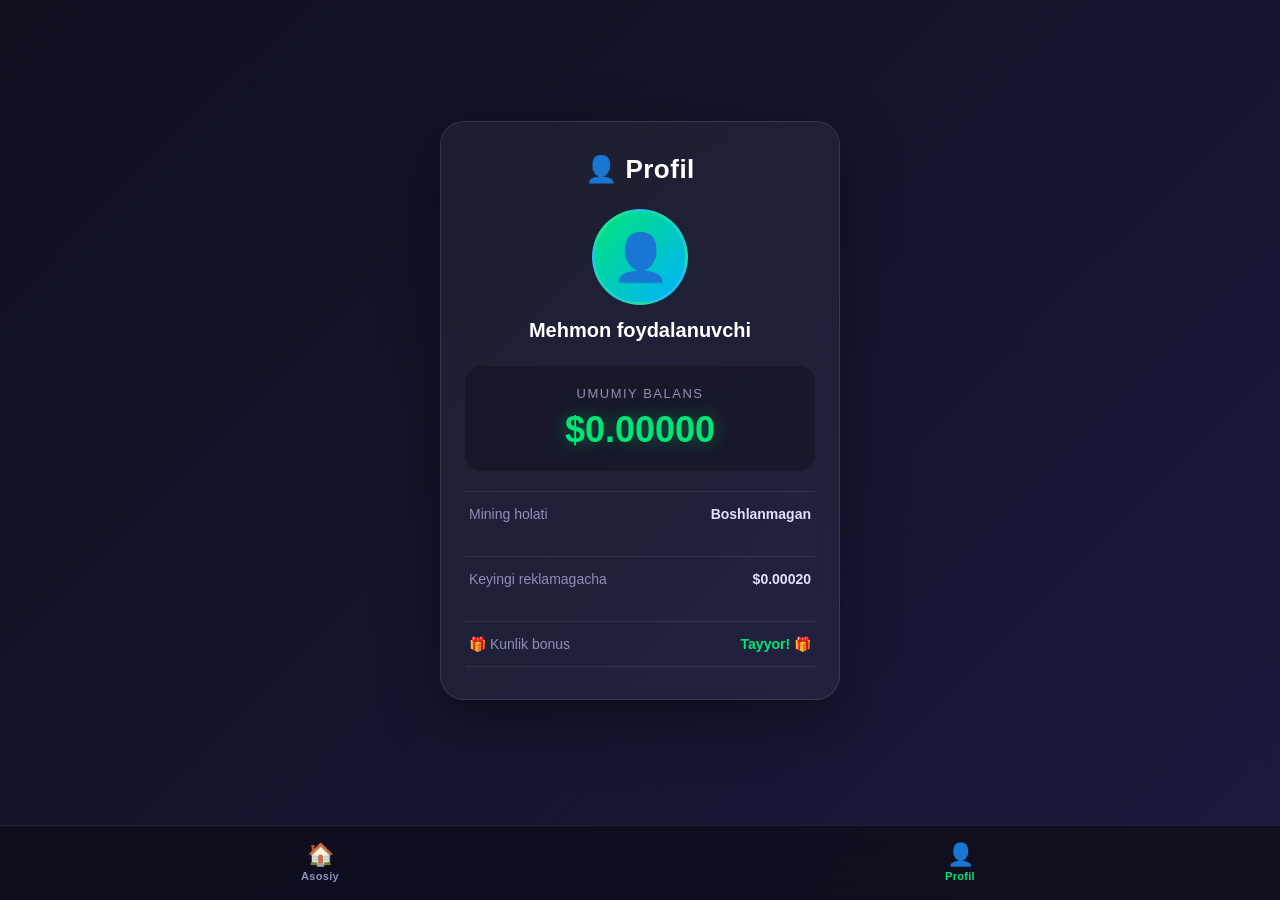
==== profile.html @ 94c342a2 "Add files via upload" ====
<!DOCTYPE html>
<html lang="uz">
<head>
  <meta charset="UTF-8" />
  <meta name="viewport" content="width=device-width, initial-scale=1.0, maximum-scale=1.0, user-scalable=no" />
  <title>👤 Profil</title>
  <script src="https://telegram.org/js/telegram-web-app.js"></script>
  <link rel="stylesheet" href="index.css" />
</head>
<body>
  <div class="app">
    <div class="card">
      <h1 class="title">👤 Profil</h1>

      <div class="avatar-wrap">
        <div class="avatar" id="avatar">👤</div>
      </div>

      <div class="user-name" id="userName">Foydalanuvchi</div>
      <div class="user-username" id="userUsername"></div>

      <div class="balance-box" style="margin-top: 24px;">
        <div class="balance-label">Umumiy balans</div>
        <div class="balance" id="balance">$0.00000</div>
      </div>

      <div class="info-row">
        <span class="info-label">Mining holati</span>
        <span class="info-value" id="statusText">Faol emas</span>
      </div>
      <div class="info-row">
        <span class="info-label">Keyingi reklamagacha</span>
        <span class="info-value" id="nextAdText">—</span>
      </div>
      <div class="info-row">
        <span class="info-label">🎁 Kunlik bonus</span>
        <span class="info-value" id="bonusText">Tayyor!</span>
      </div>
    </div>
  </div>

  <nav class="bottom-nav">
    <a href="index.html" class="nav-item">
      <span class="nav-icon">🏠</span>
      <span class="nav-label">Asosiy</span>
    </a>
    <a href="profile.html" class="nav-item active">
      <span class="nav-icon">👤</span>
      <span class="nav-label">Profil</span>
    </a>
  </nav>

  <script src="profile.js"></script>
</body>
</html>
---- index.css ----
* {
  margin: 0;
  padding: 0;
  box-sizing: border-box;
  font-family: -apple-system, BlinkMacSystemFont, "Segoe UI", Roboto, sans-serif;
  -webkit-tap-highlight-color: transparent;
}

body {
  min-height: 100vh;
  background: linear-gradient(135deg, #0f0f1e 0%, #1a1a3e 100%);
  display: flex;
  align-items: center;
  justify-content: center;
  padding: 20px 20px 100px;
  color: #fff;
}

.app {
  width: 100%;
  max-width: 400px;
}

.card {
  background: rgba(255, 255, 255, 0.05);
  border: 1px solid rgba(255, 255, 255, 0.1);
  border-radius: 24px;
  padding: 32px 24px;
  backdrop-filter: blur(12px);
  box-shadow: 0 20px 60px rgba(0, 0, 0, 0.4);
  text-align: center;
}

.title {
  font-size: 26px;
  font-weight: 700;
  margin-bottom: 24px;
  letter-spacing: 0.5px;
}

.balance-box {
  background: rgba(0, 0, 0, 0.25);
  border-radius: 16px;
  padding: 20px;
  margin-bottom: 20px;
}

.balance-label {
  font-size: 13px;
  color: #8f8fb8;
  text-transform: uppercase;
  letter-spacing: 1.5px;
  margin-bottom: 8px;
}

.balance {
  font-size: 36px;
  font-weight: 700;
  color: #00e676;
  font-variant-numeric: tabular-nums;
  text-shadow: 0 0 20px rgba(0, 230, 118, 0.4);
  transition: color 0.3s ease;
}

.balance.pulse {
  animation: balancePulse 0.7s ease;
}

@keyframes balancePulse {
  0%   { transform: scale(1);    color: #00e676; }
  40%  { transform: scale(1.18); color: #ffd700; text-shadow: 0 0 40px rgba(255, 215, 0, 0.9); }
  100% { transform: scale(1);    color: #00e676; }
}

.progress-wrap {
  height: 8px;
  background: rgba(255, 255, 255, 0.08);
  border-radius: 8px;
  overflow: hidden;
  margin-bottom: 18px;
}

.progress-bar {
  height: 100%;
  width: 0%;
  background: linear-gradient(90deg, #00e676, #00b0ff);
  border-radius: 8px;
  transition: width 0.4s ease;
}

.status {
  font-size: 14px;
  color: #b0b0d0;
  min-height: 20px;
  margin-bottom: 22px;
}

.btn {
  width: 100%;
  padding: 16px;
  border: none;
  border-radius: 14px;
  font-size: 17px;
  font-weight: 700;
  color: #0f0f1e;
  background: linear-gradient(135deg, #00e676, #00b0ff);
  cursor: pointer;
  transition: transform 0.15s ease, opacity 0.2s ease;
}

.btn:active { transform: scale(0.97); }
.btn:disabled { opacity: 0.5; cursor: not-allowed; transform: none; }

/* ============ KUNLIK BONUS ============ */
.bonus-card {
  margin-top: 20px;
  background: linear-gradient(145deg, rgba(255, 215, 0, 0.08), rgba(255, 165, 0, 0.03));
  border: 1px solid rgba(255, 215, 0, 0.2);
  border-radius: 24px;
  padding: 24px 20px;
  text-align: center;
  box-shadow: 0 10px 40px rgba(255, 215, 0, 0.08);
  animation: cardFadeIn 0.6s ease both;
}

@keyframes cardFadeIn {
  from { opacity: 0; transform: translateY(15px); }
  to   { opacity: 1; transform: translateY(0); }
}

.bonus-header {
  display: flex;
  align-items: center;
  justify-content: center;
  gap: 8px;
  margin-bottom: 10px;
}

.bonus-icon {
  font-size: 22px;
  display: inline-block;
  animation: giftShake 3s ease-in-out infinite;
}

@keyframes giftShake {
  0%, 80%, 100% { transform: rotate(0deg); }
  85%           { transform: rotate(-12deg); }
  90%           { transform: rotate(12deg); }
  95%           { transform: rotate(-6deg); }
}

.bonus-title {
  font-size: 15px;
  font-weight: 700;
  color: #ffd700;
  text-transform: uppercase;
  letter-spacing: 1px;
}

.bonus-amount {
  font-size: 32px;
  font-weight: 800;
  color: #ffd700;
  text-shadow: 0 0 25px rgba(255, 215, 0, 0.5);
  margin-bottom: 16px;
  font-variant-numeric: tabular-nums;
}

.bonus-btn {
  width: 100%;
  padding: 14px;
  border: none;
  border-radius: 14px;
  font-size: 16px;
  font-weight: 700;
  color: #1a1a3e;
  background: linear-gradient(135deg, #ffd700, #ffb300);
  cursor: pointer;
  transition: transform 0.15s ease, opacity 0.2s ease;
}

.bonus-btn:active { transform: scale(0.96); }

.bonus-btn.ready {
  animation: bonusGlow 2s ease-in-out infinite;
}

@keyframes bonusGlow {
  0%, 100% {
    box-shadow: 0 0 20px rgba(255, 215, 0, 0.35),
                inset 0 0 0 rgba(255, 255, 255, 0);
  }
  50% {
    box-shadow: 0 0 42px rgba(255, 215, 0, 0.85),
                inset 0 0 20px rgba(255, 255, 255, 0.15);
  }
}

.bonus-btn:disabled {
  opacity: 0.55;
  cursor: not-allowed;
  transform: none;
  background: linear-gradient(135deg, #555577, #3a3a55);
  color: #b0b0d0;
  animation: none;
}

.bonus-countdown {
  margin-top: 14px;
  font-size: 14px;
  color: #8f8fb8;
  font-variant-numeric: tabular-nums;
  font-weight: 600;
  letter-spacing: 1px;
}

.bonus-card.ready-state .bonus-countdown { color: #00e676; }

/* ============ COIN ANIMATION ============ */
.coin {
  position: fixed;
  font-size: 26px;
  pointer-events: none;
  z-index: 9999;
  animation: coinBurst 1.2s cubic-bezier(0.22, 1, 0.36, 1) forwards;
  will-change: transform, opacity;
}

@keyframes coinBurst {
  0% {
    transform: translate(-50%, -50%) scale(0.3) rotate(0deg);
    opacity: 1;
  }
  40% { opacity: 1; }
  100% {
    transform: translate(
      calc(-50% + var(--tx)),
      calc(-50% + var(--ty))
    ) scale(1.4) rotate(360deg);
    opacity: 0;
  }
}

/* ============ BOTTOM NAV ============ */
.bottom-nav {
  position: fixed;
  bottom: 0;
  left: 0;
  right: 0;
  display: flex;
  background: rgba(15, 15, 30, 0.96);
  backdrop-filter: blur(16px);
  border-top: 1px solid rgba(255, 255, 255, 0.08);
  padding: 10px 0 max(10px, env(safe-area-inset-bottom));
  z-index: 100;
}

.nav-item {
  flex: 1;
  display: flex;
  flex-direction: column;
  align-items: center;
  gap: 4px;
  padding: 8px;
  text-decoration: none;
  color: #8f8fb8;
  transition: color 0.2s ease;
}

.nav-item.active { color: #00e676; }
.nav-icon { font-size: 22px; line-height: 1; }
.nav-label { font-size: 11px; font-weight: 600; letter-spacing: 0.3px; }

/* ============ PROFILE ============ */
.avatar-wrap { display: flex; justify-content: center; margin-bottom: 14px; }

.avatar {
  width: 96px;
  height: 96px;
  border-radius: 50%;
  background: linear-gradient(135deg, #00e676, #00b0ff);
  display: flex;
  align-items: center;
  justify-content: center;
  font-size: 46px;
  border: 3px solid rgba(255, 255, 255, 0.12);
  background-size: cover;
  background-position: center;
  overflow: hidden;
}

.user-name { font-size: 20px; font-weight: 700; margin-bottom: 4px; word-break: break-word; }
.user-username { font-size: 14px; color: #8f8fb8; margin-bottom: 4px; }

.info-row {
  display: flex;
  justify-content: space-between;
  padding: 14px 4px;
  border-top: 1px solid rgba(255, 255, 255, 0.08);
  margin-top: 20px;
}
.info-row:last-of-type { border-bottom: 1px solid rgba(255, 255, 255, 0.08); }
.info-label { color: #8f8fb8; font-size: 14px; }
.info-value { font-weight: 600; font-size: 14px; color: #e0e0ff; }
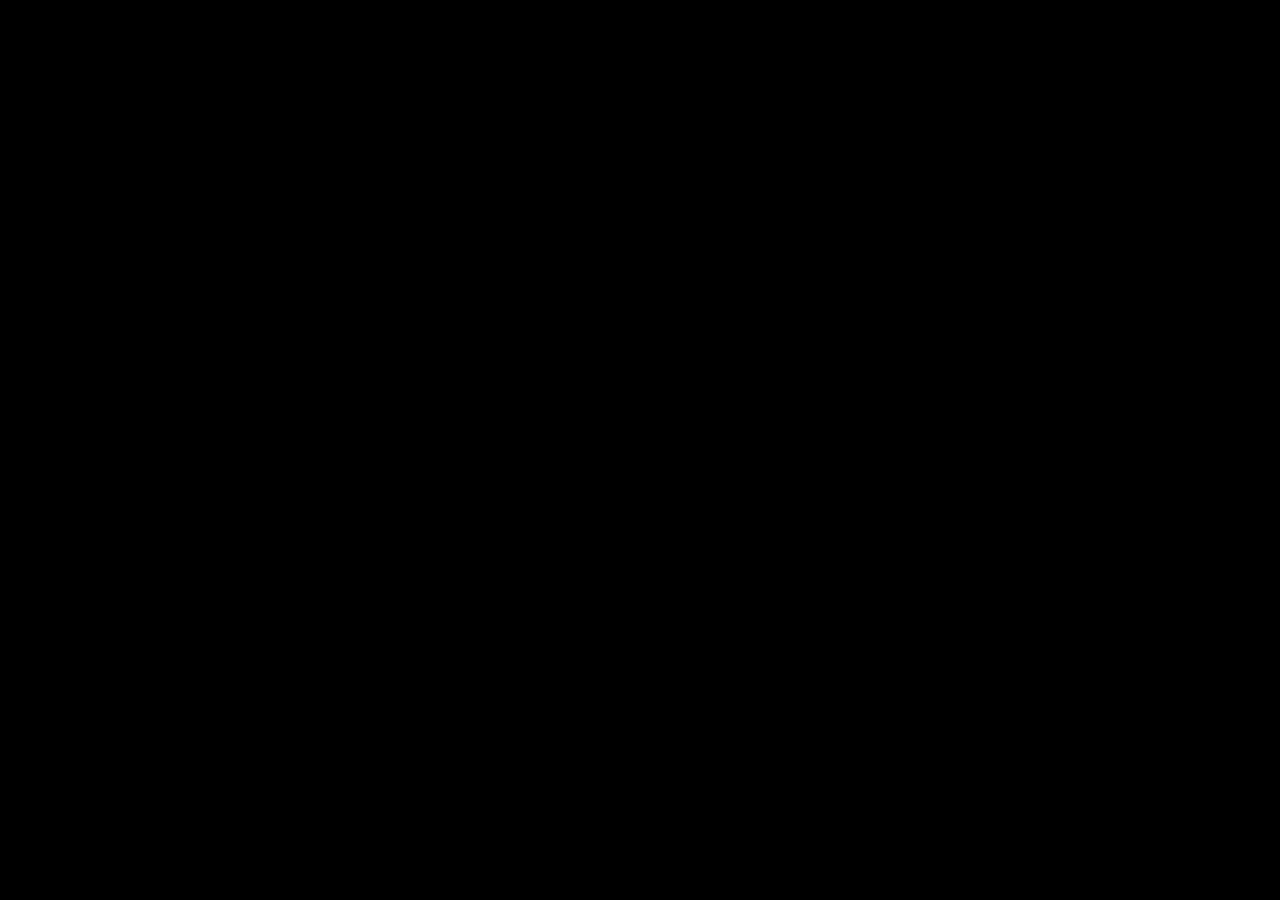
==== commit a0196fd3: "Add files via upload" ====
--- a/profile.html
+++ b/profile.html
@@ -4,51 +4,106 @@
   <meta charset="UTF-8" />
   <meta name="viewport" content="width=device-width, initial-scale=1.0, maximum-scale=1.0, user-scalable=no" />
   <title>👤 Profil</title>
+
+  <!-- Guard CSS -->
+  <style>
+    html {
+      background: #000;
+      margin: 0;
+      padding: 0;
+    }
+    body {
+      visibility: hidden;
+      margin: 0;
+      padding: 0;
+    }
+    html.tg-ready body {
+      visibility: visible;
+    }
+  </style>
+
   <script src="https://telegram.org/js/telegram-web-app.js"></script>
-  <link rel="stylesheet" href="index.css" />
+  <script src="guard.js"></script>
+  <link rel="stylesheet" href="profile.css" />
 </head>
 <body>
   <div class="app">
-    <div class="card">
-      <h1 class="title">👤 Profil</h1>
 
-      <div class="avatar-wrap">
-        <div class="avatar" id="avatar">👤</div>
+    <!-- TOP BAR -->
+    <header class="topbar">
+      <h1>👤 Profil</h1>
+      <a href="index.html" class="back">←</a>
+    </header>
+
+    <!-- USER CARD -->
+    <section class="user-card">
+      <div class="avatar-big" id="avatar">👤</div>
+      <div class="user-info">
+        <h2 id="userName">Foydalanuvchi</h2>
+        <p id="userUsername">@username</p>
+        <span class="user-id" id="userId">ID: —</span>
       </div>
+    </section>
 
-      <div class="user-name" id="userName">Foydalanuvchi</div>
-      <div class="user-username" id="userUsername"></div>
+    <!-- BALANCE -->
+    <section class="balance-card">
+      <div class="label">Umumiy balans</div>
+      <div class="balance" id="balance">$0.00000</div>
+    </section>
 
-      <div class="balance-box" style="margin-top: 24px;">
-        <div class="balance-label">Umumiy balans</div>
-        <div class="balance" id="balance">$0.00000</div>
+    <!-- STATS -->
+    <section class="stats">
+      <div class="stat">
+        <span class="stat-ico">⛏️</span>
+        <span class="stat-label">Mining holati</span>
+        <span class="stat-value" id="statusText">Boshlanmagan</span>
       </div>
+      <div class="stat">
+        <span class="stat-ico">📺</span>
+        <span class="stat-label">Keyingi reklamagacha</span>
+        <span class="stat-value" id="nextAdText">—</span>
+      </div>
+      <div class="stat">
+        <span class="stat-ico">🎁</span>
+        <span class="stat-label">Kunlik bonus</span>
+        <span class="stat-value" id="bonusText">Tayyor!</span>
+      </div>
+      <div class="stat">
+        <span class="stat-ico">💵</span>
+        <span class="stat-label">Minimal yechish</span>
+        <span class="stat-value">$1.00</span>
+      </div>
+    </section>
 
-      <div class="info-row">
-        <span class="info-label">Mining holati</span>
-        <span class="info-value" id="statusText">Faol emas</span>
-      </div>
-      <div class="info-row">
-        <span class="info-label">Keyingi reklamagacha</span>
-        <span class="info-value" id="nextAdText">—</span>
-      </div>
-      <div class="info-row">
-        <span class="info-label">🎁 Kunlik bonus</span>
-        <span class="info-value" id="bonusText">Tayyor!</span>
-      </div>
-    </div>
+    <!-- WALLET -->
+    <section class="wallet-card">
+      <h3>💰 Pul yechish hamyoni</h3>
+      <p class="sub">TON yoki USDT (TRC20) manzilini kiriting</p>
+      <input type="text" id="walletInput" placeholder="UQ... yoki T..." autocomplete="off" spellcheck="false" />
+      <button class="btn primary" id="saveWalletBtn">💾 Manzilni saqlash</button>
+    </section>
+
+    <!-- ACTIONS -->
+    <section class="actions">
+      <button class="btn withdraw" id="withdrawBtn" disabled>💰 Pul yechish (min $1.00)</button>
+    </section>
+
   </div>
 
+  <!-- BOTTOM NAV -->
   <nav class="bottom-nav">
     <a href="index.html" class="nav-item">
-      <span class="nav-icon">🏠</span>
-      <span class="nav-label">Asosiy</span>
+      <span class="ico">🏠</span>
+      <span>Asosiy</span>
     </a>
     <a href="profile.html" class="nav-item active">
-      <span class="nav-icon">👤</span>
-      <span class="nav-label">Profil</span>
+      <span class="ico">👤</span>
+      <span>Profil</span>
     </a>
   </nav>
+
+  <!-- TOAST -->
+  <div class="toast" id="toast"></div>
 
   <script src="profile.js"></script>
 </body>
--- a/profile.css
+++ b/profile.css
@@ -0,0 +1,310 @@
+* {
+  margin: 0;
+  padding: 0;
+  box-sizing: border-box;
+  -webkit-tap-highlight-color: transparent;
+}
+
+:root {
+  --bg: #060a12;
+  --card: rgba(255, 255, 255, 0.045);
+  --border: rgba(255, 255, 255, 0.09);
+  --cyan: #22d3ee;
+  --gold: #fbbf24;
+  --green: #34d399;
+  --red: #f87171;
+  --text: #e8eefc;
+  --muted: #7d8aa5;
+}
+
+html, body {
+  min-height: 100%;
+  font-family: -apple-system, BlinkMacSystemFont, 'Segoe UI', Roboto, sans-serif;
+  background: radial-gradient(circle at 50% 0%, #14213d 0%, var(--bg) 55%);
+  color: var(--text);
+  user-select: none;
+  -webkit-user-select: none;
+}
+
+.app {
+  min-height: 100vh;
+  padding: 16px 18px 110px;
+  max-width: 480px;
+  margin: 0 auto;
+  display: flex;
+  flex-direction: column;
+  gap: 14px;
+}
+
+/* ============ TOP BAR ============ */
+.topbar {
+  display: flex;
+  align-items: center;
+  justify-content: space-between;
+  padding-top: 6px;
+}
+.topbar h1 {
+  font-size: 17px;
+  font-weight: 800;
+  letter-spacing: 0.5px;
+}
+.back {
+  width: 38px;
+  height: 38px;
+  border-radius: 12px;
+  background: var(--card);
+  border: 1px solid var(--border);
+  display: grid;
+  place-items: center;
+  color: var(--text);
+  text-decoration: none;
+  font-size: 20px;
+  transition: 0.15s;
+}
+.back:active { transform: scale(0.92); }
+
+/* ============ USER CARD ============ */
+.user-card {
+  display: flex;
+  align-items: center;
+  gap: 14px;
+  background: linear-gradient(160deg, rgba(34, 211, 238, 0.12), rgba(99, 102, 241, 0.06));
+  border: 1px solid var(--border);
+  border-radius: 20px;
+  padding: 16px;
+}
+.avatar-big {
+  width: 64px;
+  height: 64px;
+  border-radius: 20px;
+  background: linear-gradient(135deg, var(--cyan), #6366f1);
+  display: grid;
+  place-items: center;
+  font-size: 26px;
+  font-weight: 800;
+  color: #04101a;
+  overflow: hidden;
+  flex-shrink: 0;
+}
+.avatar-big img {
+  width: 100%;
+  height: 100%;
+  object-fit: cover;
+}
+.user-info { flex: 1; min-width: 0; }
+.user-info h2 {
+  font-size: 16px;
+  font-weight: 700;
+  white-space: nowrap;
+  overflow: hidden;
+  text-overflow: ellipsis;
+}
+.user-info p {
+  font-size: 13px;
+  color: var(--cyan);
+  margin-top: 2px;
+  white-space: nowrap;
+  overflow: hidden;
+  text-overflow: ellipsis;
+}
+.user-id {
+  display: inline-block;
+  margin-top: 6px;
+  font-size: 11px;
+  color: var(--muted);
+  background: rgba(255, 255, 255, 0.06);
+  padding: 3px 8px;
+  border-radius: 6px;
+}
+
+/* ============ BALANCE CARD ============ */
+.balance-card {
+  background: linear-gradient(160deg, rgba(251, 191, 36, 0.16), rgba(249, 115, 22, 0.08));
+  border: 1px solid var(--border);
+  border-radius: 20px;
+  padding: 20px;
+  text-align: center;
+}
+.label {
+  font-size: 11px;
+  color: var(--muted);
+  letter-spacing: 1px;
+  text-transform: uppercase;
+}
+.balance {
+  margin-top: 6px;
+  font-size: 36px;
+  font-weight: 800;
+  background: linear-gradient(90deg, #fff, var(--gold));
+  -webkit-background-clip: text;
+  background-clip: text;
+  color: transparent;
+  font-variant-numeric: tabular-nums;
+}
+
+/* ============ STATS ============ */
+.stats {
+  display: grid;
+  grid-template-columns: 1fr 1fr;
+  gap: 10px;
+}
+.stat {
+  background: var(--card);
+  border: 1px solid var(--border);
+  border-radius: 16px;
+  padding: 14px;
+  display: flex;
+  flex-direction: column;
+  gap: 4px;
+}
+.stat-ico { font-size: 20px; }
+.stat-label {
+  font-size: 11px;
+  color: var(--muted);
+  line-height: 1.3;
+}
+.stat-value {
+  font-size: 14px;
+  font-weight: 700;
+  color: var(--cyan);
+  font-variant-numeric: tabular-nums;
+  white-space: nowrap;
+  overflow: hidden;
+  text-overflow: ellipsis;
+}
+
+/* ============ WALLET ============ */
+.wallet-card {
+  background: var(--card);
+  border: 1px solid var(--border);
+  border-radius: 20px;
+  padding: 18px;
+}
+.wallet-card h3 {
+  font-size: 15px;
+  font-weight: 700;
+}
+.sub {
+  font-size: 12px;
+  color: var(--muted);
+  margin: 4px 0 12px;
+}
+.wallet-card input {
+  width: 100%;
+  padding: 12px 14px;
+  background: rgba(0, 0, 0, 0.35);
+  border: 1px solid var(--border);
+  border-radius: 12px;
+  color: var(--text);
+  font-size: 13px;
+  outline: none;
+  font-family: inherit;
+  transition: border-color 0.2s;
+}
+.wallet-card input:focus {
+  border-color: var(--cyan);
+}
+.wallet-card input::placeholder {
+  color: #4a5570;
+}
+
+/* ============ BUTTONS ============ */
+.btn {
+  width: 100%;
+  padding: 14px;
+  border-radius: 14px;
+  border: none;
+  font-size: 14px;
+  font-weight: 700;
+  cursor: pointer;
+  transition: 0.15s;
+  font-family: inherit;
+}
+.btn:active:not(:disabled) { transform: scale(0.97); }
+.btn.primary {
+  margin-top: 12px;
+  background: linear-gradient(135deg, var(--cyan), #38bdf8);
+  color: #04101a;
+}
+.btn.withdraw {
+  background: linear-gradient(135deg, var(--gold), #f97316);
+  color: #2a1600;
+}
+.btn.withdraw:disabled {
+  opacity: 0.4;
+  cursor: not-allowed;
+  filter: grayscale(0.5);
+}
+.actions {
+  display: flex;
+  flex-direction: column;
+  gap: 10px;
+}
+
+/* ============ TOAST ============ */
+.toast {
+  position: fixed;
+  bottom: 100px;
+  left: 50%;
+  transform: translateX(-50%) translateY(20px);
+  background: rgba(13, 21, 36, 0.95);
+  border: 1px solid var(--border);
+  color: var(--text);
+  padding: 12px 20px;
+  border-radius: 14px;
+  font-size: 13px;
+  font-weight: 600;
+  opacity: 0;
+  pointer-events: none;
+  transition: 0.3s cubic-bezier(0.22, 1, 0.36, 1);
+  z-index: 1000;
+  backdrop-filter: blur(12px);
+  -webkit-backdrop-filter: blur(12px);
+  max-width: 85%;
+  text-align: center;
+  line-height: 1.4;
+  white-space: pre-line;
+}
+.toast.show {
+  opacity: 1;
+  transform: translateX(-50%) translateY(0);
+}
+
+/* ============ BOTTOM NAV ============ */
+.bottom-nav {
+  position: fixed;
+  bottom: 14px;
+  left: 50%;
+  transform: translateX(-50%);
+  width: calc(100% - 36px);
+  max-width: 444px;
+  background: rgba(13, 21, 36, 0.85);
+  backdrop-filter: blur(18px);
+  -webkit-backdrop-filter: blur(18px);
+  border: 1px solid var(--border);
+  border-radius: 20px;
+  display: flex;
+  padding: 8px;
+  gap: 6px;
+  z-index: 100;
+}
+.nav-item {
+  flex: 1;
+  display: flex;
+  flex-direction: column;
+  align-items: center;
+  gap: 2px;
+  padding: 8px 0;
+  border-radius: 14px;
+  text-decoration: none;
+  color: var(--muted);
+  font-size: 11px;
+  font-weight: 600;
+  transition: 0.2s;
+}
+.nav-item .ico { font-size: 20px; }
+.nav-item.active {
+  color: #04101a;
+  background: linear-gradient(135deg, var(--cyan), #38bdf8);
+  box-shadow: 0 6px 18px rgba(34, 211, 238, 0.35);
+}
